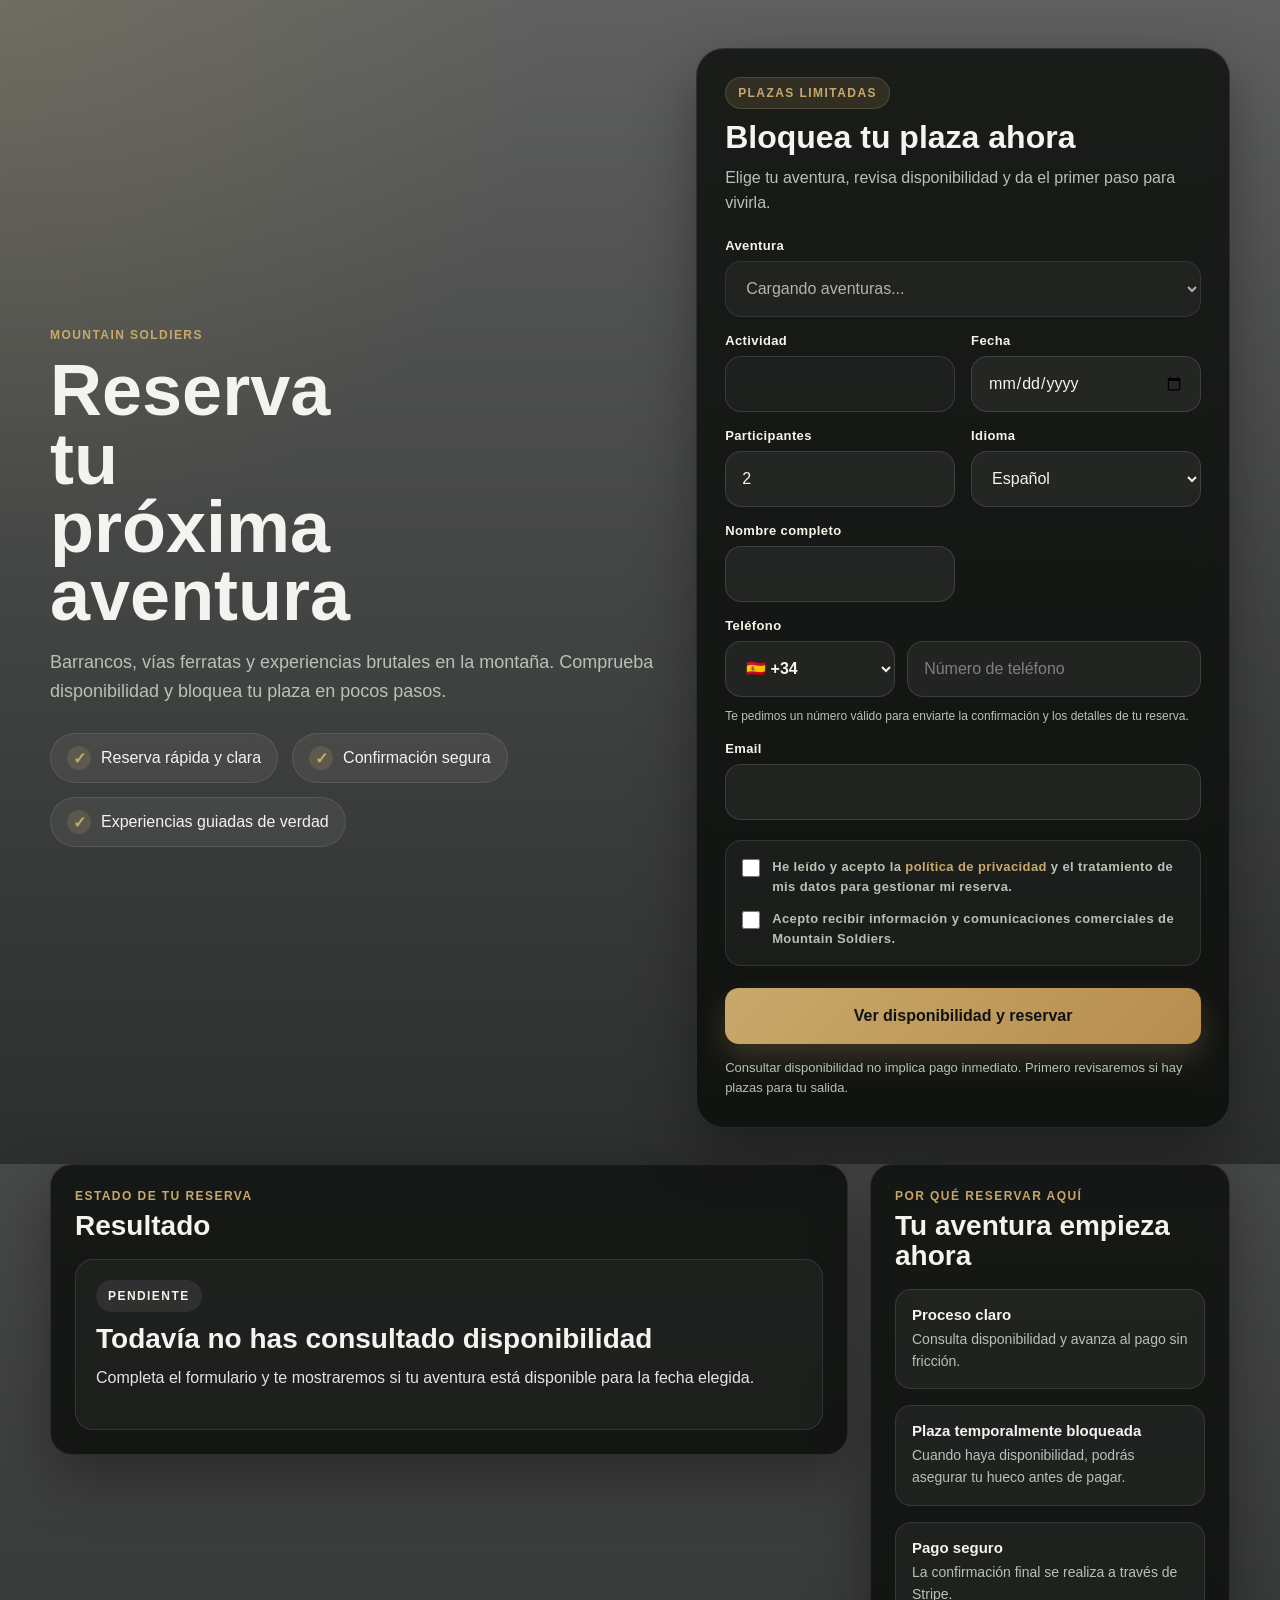
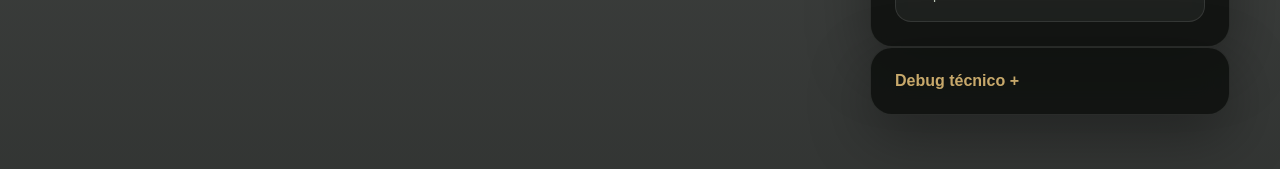
==== index.html @ 6248b133 "Update index.html" ====
<!DOCTYPE html>
<html lang="es">
<head>
  <meta charset="UTF-8" />
  <meta name="viewport" content="width=device-width, initial-scale=1.0" />
  <title>Reserva tu aventura | Mountain Soldiers</title>
  <meta
    name="description"
    content="Reserva tu aventura con Mountain Soldiers. Comprueba disponibilidad, bloquea tu plaza y confirma tu salida online."
  />
  <link rel="stylesheet" href="style.css" />
</head>
<body>
  <main class="page-shell">
    <section class="hero-section">
      <div class="hero-overlay"></div>

      <div class="container hero-grid">
        <div class="hero-copy">
          <p class="eyebrow">Mountain Soldiers</p>
          <h1>Reserva tu próxima aventura</h1>
          <p class="subtitle">
            Barrancos, vías ferratas y experiencias brutales en la montaña.
            Comprueba disponibilidad y bloquea tu plaza en pocos pasos.
          </p>

          <div class="hero-points">
            <div class="hero-point">
              <span class="hero-point-icon">✓</span>
              <span>Reserva rápida y clara</span>
            </div>
            <div class="hero-point">
              <span class="hero-point-icon">✓</span>
              <span>Confirmación segura</span>
            </div>
            <div class="hero-point">
              <span class="hero-point-icon">✓</span>
              <span>Experiencias guiadas de verdad</span>
            </div>
          </div>
        </div>

        <div class="booking-panel">
          <div class="panel-badge">Plazas limitadas</div>
          <h2>Bloquea tu plaza ahora</h2>
          <p class="panel-copy">
            Elige tu aventura, revisa disponibilidad y da el primer paso para vivirla.
          </p>

          <form id="booking-form" novalidate>
            <div class="grid">
              <div class="field field-full">
                <label for="route_slug">Aventura</label>
                <select id="route_slug" name="route_slug" required disabled>
                  <option value="">Cargando aventuras...</option>
                </select>
              </div>

              <div class="field">
                <label for="activity_type">Actividad</label>
                <input id="activity_type" name="activity_type" type="text" readonly />
              </div>

              <div class="field">
                <label for="date">Fecha</label>
                <input id="date" name="date" type="date" required />
              </div>

              <div class="field">
                <label for="pax">Participantes</label>
                <input id="pax" name="pax" type="number" min="1" step="1" value="2" required />
              </div>

              <div class="field">
                <label for="language">Idioma</label>
                <select id="language" name="language" required>
                  <option value="es">Español</option>
                  <option value="ca">Català</option>
                  <option value="en">English</option>
                  <option value="fr">Français</option>
                </select>
              </div>

              <div class="field">
                <label for="customer_name">Nombre completo</label>
                <input id="customer_name" name="customer_name" type="text" required />
              </div>

              <div class="field field-full">
                <label for="customer_phone_local">Teléfono</label>
                <div class="phone-combo">
                  <select id="phone_country" name="phone_country" class="phone-country" required>
                    <option value="34" selected>🇪🇸 +34</option>
                    <option value="33">🇫🇷 +33</option>
                    <option value="44">🇬🇧 +44</option>
                    <option value="39">🇮🇹 +39</option>
                    <option value="49">🇩🇪 +49</option>
                    <option value="351">🇵🇹 +351</option>
                    <option value="1">🇺🇸 +1</option>
                    <option value="32">🇧🇪 +32</option>
                    <option value="31">🇳🇱 +31</option>
                    <option value="41">🇨🇭 +41</option>
                  </select>

                  <input
                    id="customer_phone_local"
                    name="customer_phone_local"
                    type="tel"
                    inputmode="numeric"
                    autocomplete="tel-national"
                    placeholder="Número de teléfono"
                    required
                  />
                </div>
                <input id="customer_phone" name="customer_phone" type="hidden" />
                <p class="field-hint">
                  Te pedimos un número válido para enviarte la confirmación y los detalles de tu reserva.
                </p>
              </div>

              <div class="field field-full">
                <label for="customer_email">Email</label>
                <input id="customer_email" name="customer_email" type="email" required />
              </div>
            </div>

            <div class="consent-box">
              <label class="consent-item">
                <input type="checkbox" id="privacy_consent" name="privacy_consent" required />
                <span>
                  He leído y acepto la
                  <a
                    href="https://www.mountainsoldiers.es/politica-de-privacidad"
                    target="_blank"
                    rel="noopener noreferrer"
                  >política de privacidad</a>
                  y el tratamiento de mis datos para gestionar mi reserva.
                </span>
              </label>

              <label class="consent-item">
                <input type="checkbox" id="marketing_consent" name="marketing_consent" />
                <span>
                  Acepto recibir información y comunicaciones comerciales de Mountain Soldiers.
                </span>
              </label>
            </div>

            <div class="actions">
              <button id="check-btn" type="submit" class="primary-button">
                Ver disponibilidad y reservar
              </button>
            </div>

            <p class="microcopy">
              Consultar disponibilidad no implica pago inmediato. Primero revisaremos si hay plazas para tu salida.
            </p>
          </form>
        </div>
      </div>
    </section>

    <section class="content-section">
      <div class="container content-grid">
        <div class="main-column">
          <section class="card result-card">
            <div class="section-head">
              <p class="section-kicker">Estado de tu reserva</p>
              <h2>Resultado</h2>
            </div>

            <div id="result-box" class="result-box empty">
              <div class="result-pill">Pendiente</div>
              <h3 class="result-title">Todavía no has consultado disponibilidad</h3>
              <p class="result-copy">
                Completa el formulario y te mostraremos si tu aventura está disponible para la fecha elegida.
              </p>
            </div>
          </section>
        </div>

        <aside class="side-column">
          <section class="card info-card">
            <p class="section-kicker">Por qué reservar aquí</p>
            <h2>Tu aventura empieza ahora</h2>
            <div class="info-list">
              <div class="info-item">
                <strong>Proceso claro</strong>
                <span>Consulta disponibilidad y avanza al pago sin fricción.</span>
              </div>
              <div class="info-item">
                <strong>Plaza temporalmente bloqueada</strong>
                <span>Cuando haya disponibilidad, podrás asegurar tu hueco antes de pagar.</span>
              </div>
              <div class="info-item">
                <strong>Pago seguro</strong>
                <span>La confirmación final se realiza a través de Stripe.</span>
              </div>
            </div>
          </section>

          <section class="card debug-card">
            <details>
              <summary>Debug técnico</summary>
              <pre id="debug-box" class="debug-box">Esperando petición...</pre>
            </details>
          </section>
        </aside>
      </div>
    </section>
  </main>

  <script src="app.js?v=9"></script>
</body>
</html>
---- style.css ----
* {
  box-sizing: border-box;
}

:root {
  --bg: #0b0d0c;
  --card: rgba(17, 21, 18, 0.88);
  --text: #f4f3ef;
  --muted: #b8c2b4;
  --border: rgba(255, 255, 255, 0.1);
  --primary: #c8a96b;
  --primary-hover: #d8b97d;
  --success-bg: rgba(28, 55, 36, 0.72);
  --success-border: rgba(112, 179, 127, 0.5);
  --error-bg: rgba(83, 24, 24, 0.72);
  --error-border: rgba(225, 124, 124, 0.45);
  --warning-bg: rgba(88, 67, 20, 0.75);
  --warning-border: rgba(232, 200, 112, 0.45);
  --shadow: 0 20px 60px rgba(0, 0, 0, 0.35);
  --radius-xl: 28px;
  --radius-lg: 22px;
}

html {
  scroll-behavior: smooth;
}

body {
  margin: 0;
  font-family: Inter, Arial, Helvetica, sans-serif;
  background:
    linear-gradient(rgba(6, 9, 7, 0.58), rgba(6, 9, 7, 0.82)),
    url("https://images.unsplash.com/photo-1522163182402-834f871fd851?auto=format&fit=crop&w=1600&q=80") center/cover no-repeat fixed;
  color: var(--text);
}

.page-shell {
  min-height: 100vh;
}

.container {
  width: min(1180px, calc(100% - 32px));
  margin: 0 auto;
}

.hero-section {
  position: relative;
  padding: 48px 0 36px;
}

.hero-overlay {
  position: absolute;
  inset: 0;
  background:
    radial-gradient(circle at top left, rgba(200, 169, 107, 0.16), transparent 32%),
    linear-gradient(180deg, rgba(8, 11, 9, 0.15), rgba(8, 11, 9, 0.42));
  pointer-events: none;
}

.hero-grid {
  position: relative;
  z-index: 1;
  display: grid;
  grid-template-columns: 1.1fr 0.95fr;
  gap: 28px;
  align-items: stretch;
}

.hero-copy {
  padding: 44px 12px 44px 0;
  display: flex;
  flex-direction: column;
  justify-content: center;
}

.eyebrow,
.section-kicker,
.panel-badge,
.result-pill {
  text-transform: uppercase;
  letter-spacing: 0.12em;
  font-size: 12px;
  font-weight: 800;
}

.eyebrow {
  margin: 0 0 14px;
  color: var(--primary);
}

.hero-copy h1 {
  margin: 0 0 18px;
  font-size: clamp(42px, 6vw, 72px);
  line-height: 0.95;
  max-width: 9ch;
}

.subtitle {
  margin: 0;
  max-width: 620px;
  color: var(--muted);
  font-size: 18px;
  line-height: 1.6;
}

.hero-points {
  display: flex;
  flex-wrap: wrap;
  gap: 14px;
  margin-top: 28px;
}

.hero-point {
  display: inline-flex;
  align-items: center;
  gap: 10px;
  padding: 12px 16px;
  background: rgba(255, 255, 255, 0.06);
  border: 1px solid var(--border);
  border-radius: 999px;
  backdrop-filter: blur(10px);
}

.hero-point-icon {
  width: 24px;
  height: 24px;
  display: inline-grid;
  place-items: center;
  border-radius: 50%;
  background: rgba(200, 169, 107, 0.18);
  color: var(--primary);
  font-weight: 900;
}

.booking-panel {
  background: rgba(11, 14, 12, 0.82);
  border: 1px solid var(--border);
  border-radius: var(--radius-xl);
  padding: 28px;
  box-shadow: var(--shadow);
  backdrop-filter: blur(18px);
  align-self: stretch;
}

.panel-badge {
  display: inline-block;
  margin-bottom: 12px;
  padding: 8px 12px;
  border-radius: 999px;
  background: rgba(200, 169, 107, 0.14);
  color: var(--primary);
  border: 1px solid rgba(200, 169, 107, 0.2);
}

.booking-panel h2 {
  margin: 0 0 10px;
  font-size: 32px;
  line-height: 1.05;
}

.panel-copy {
  margin: 0 0 22px;
  color: var(--muted);
  line-height: 1.6;
}

.grid {
  display: grid;
  grid-template-columns: repeat(2, minmax(0, 1fr));
  gap: 16px;
}

.field {
  display: flex;
  flex-direction: column;
  gap: 8px;
}

.field-full {
  grid-column: 1 / -1;
}

label {
  font-size: 13px;
  font-weight: 800;
  letter-spacing: 0.03em;
  color: #f7f3e9;
}

input,
select,
button {
  font: inherit;
}

input,
select {
  width: 100%;
  min-height: 56px;
  border: 1px solid rgba(255, 255, 255, 0.12);
  border-radius: 16px;
  padding: 15px 16px;
  background: rgba(255, 255, 255, 0.06);
  color: var(--text);
  outline: none;
  transition: border-color 0.2s ease, transform 0.2s ease, background 0.2s ease, box-shadow 0.2s ease;
}

input::placeholder {
  color: rgba(255, 255, 255, 0.42);
}

input:focus,
select:focus {
  border-color: rgba(200, 169, 107, 0.8);
  background: rgba(255, 255, 255, 0.08);
  transform: translateY(-1px);
  box-shadow: 0 0 0 4px rgba(200, 169, 107, 0.12);
}

select option {
  color: #111;
}

input[readonly] {
  background: rgba(255, 255, 255, 0.03);
  color: #d8dfd5;
}

.field-hint {
  margin: 2px 0 0;
  font-size: 12px;
  line-height: 1.5;
  color: var(--muted);
}

/* TELEFONO PROPIO */
.phone-combo {
  display: grid;
  grid-template-columns: 170px 1fr;
  gap: 12px;
}

.phone-country {
  min-width: 0;
  font-weight: 700;
  padding-right: 14px;
}

#customer_phone_local {
  min-width: 0;
}

.actions {
  margin-top: 22px;
}

button,
.link-button {
  display: inline-flex;
  align-items: center;
  justify-content: center;
  min-height: 56px;
  border: none;
  border-radius: 14px;
  padding: 14px 22px;
  font-weight: 900;
  cursor: pointer;
  transition: transform 0.18s ease, box-shadow 0.18s ease, opacity 0.18s ease, background 0.18s ease;
  text-decoration: none;
}

.primary-button,
.cta-strong,
.link-button {
  width: 100%;
  background: linear-gradient(135deg, var(--primary) 0%, #b78d4d 100%);
  color: #111;
  box-shadow: 0 14px 30px rgba(200, 169, 107, 0.22);
}

.primary-button:hover,
.cta-strong:hover,
.link-button:hover {
  transform: translateY(-1px);
  background: linear-gradient(135deg, var(--primary-hover) 0%, #c99851 100%);
}

button:disabled {
  opacity: 0.65;
  cursor: not-allowed;
  transform: none;
}

.microcopy,
.helper-text {
  font-size: 13px;
  line-height: 1.55;
  color: var(--muted);
}

.microcopy {
  margin: 14px 0 0;
}

.consent-box {
  margin-top: 20px;
  display: grid;
  gap: 12px;
  padding: 16px;
  border: 1px solid var(--border);
  border-radius: 16px;
  background: rgba(255, 255, 255, 0.04);
}

.consent-item {
  display: grid;
  grid-template-columns: 18px 1fr;
  gap: 12px;
  align-items: start;
  color: var(--muted);
  line-height: 1.55;
  cursor: pointer;
}

.consent-item input[type="checkbox"] {
  width: 18px;
  height: 18px;
  min-height: auto;
  margin: 2px 0 0;
  padding: 0;
  accent-color: var(--primary);
  border-radius: 4px;
}

.consent-item a {
  color: var(--primary);
  font-weight: 700;
  text-decoration: none;
}

.consent-item a:hover {
  text-decoration: underline;
}

.content-section {
  padding: 0 0 54px;
}

.content-grid {
  display: grid;
  grid-template-columns: minmax(0, 1.1fr) 360px;
  gap: 22px;
  align-items: start;
}

.card {
  border-radius: var(--radius-lg);
  border: 1px solid var(--border);
  background: rgba(11, 14, 12, 0.82);
  backdrop-filter: blur(14px);
  padding: 24px;
  box-shadow: var(--shadow);
}

.section-head {
  margin-bottom: 18px;
}

.section-kicker {
  margin: 0 0 8px;
  color: var(--primary);
}

.card h2 {
  margin: 0;
  font-size: 28px;
  line-height: 1.08;
}

.result-box,
.debug-box {
  border-radius: 18px;
  padding: 20px;
  border: 1px solid var(--border);
  background: rgba(255, 255, 255, 0.04);
}

.result-box.empty {
  color: var(--text);
}

.result-box.success {
  background: var(--success-bg);
  border-color: var(--success-border);
}

.result-box.error {
  background: var(--error-bg);
  border-color: var(--error-border);
}

.result-box.warning {
  background: var(--warning-bg);
  border-color: var(--warning-border);
}

.result-pill {
  display: inline-flex;
  align-items: center;
  gap: 8px;
  width: fit-content;
  margin-bottom: 12px;
  padding: 9px 12px;
  border-radius: 999px;
  background: rgba(255, 255, 255, 0.08);
  color: #f6f1e6;
}

.result-pill-success {
  background: rgba(112, 179, 127, 0.16);
  color: #dff5e3;
}

.result-pill-error {
  background: rgba(225, 124, 124, 0.16);
  color: #ffdede;
}

.result-pill-warning {
  background: rgba(232, 200, 112, 0.18);
  color: #fff0be;
}

.result-title {
  margin: 0 0 10px;
  font-size: 28px;
  line-height: 1.1;
}

.result-copy {
  margin: 0 0 18px;
  color: rgba(255, 255, 255, 0.88);
  line-height: 1.65;
}

.result-list {
  margin: 0;
  padding-left: 18px;
}

.result-list li {
  margin-bottom: 10px;
  line-height: 1.55;
}

.result-actions {
  margin-top: 18px;
  display: flex;
  gap: 12px;
  flex-wrap: wrap;
}

.info-list {
  display: grid;
  gap: 16px;
  margin-top: 18px;
}

.info-item {
  display: grid;
  gap: 6px;
  padding: 16px;
  border-radius: 16px;
  background: rgba(255, 255, 255, 0.05);
  border: 1px solid var(--border);
}

.info-item strong {
  font-size: 15px;
}

.info-item span {
  color: var(--muted);
  line-height: 1.55;
  font-size: 14px;
}

.debug-card details {
  width: 100%;
}

.debug-card summary {
  cursor: pointer;
  font-weight: 800;
  color: var(--primary);
  list-style: none;
}

.debug-card summary::-webkit-details-marker {
  display: none;
}

.debug-card summary::after {
  content: " +";
}

.debug-card details[open] summary::after {
  content: " −";
}

.debug-box {
  margin-top: 16px;
  overflow: auto;
  white-space: pre-wrap;
  word-break: break-word;
  font-size: 12px;
  line-height: 1.5;
  color: #d7dfd4;
}

@media (max-width: 980px) {
  .hero-grid,
  .content-grid {
    grid-template-columns: 1fr;
  }

  .hero-copy {
    padding-right: 0;
  }

  .hero-copy h1 {
    max-width: 12ch;
  }
}

@media (max-width: 720px) {
  .hero-section {
    padding-top: 28px;
  }

  .booking-panel,
  .card {
    padding: 22px;
  }

  .grid {
    grid-template-columns: 1fr;
  }

  .field-full {
    grid-column: auto;
  }

  .hero-copy h1 {
    font-size: 40px;
  }

  .subtitle {
    font-size: 16px;
  }

  .result-title,
  .card h2,
  .booking-panel h2 {
    font-size: 24px;
  }

  .container {
    width: min(100%, calc(100% - 20px));
  }

  .consent-item {
    grid-template-columns: 18px 1fr;
  }

  .phone-combo {
    grid-template-columns: 1fr;
  }
}
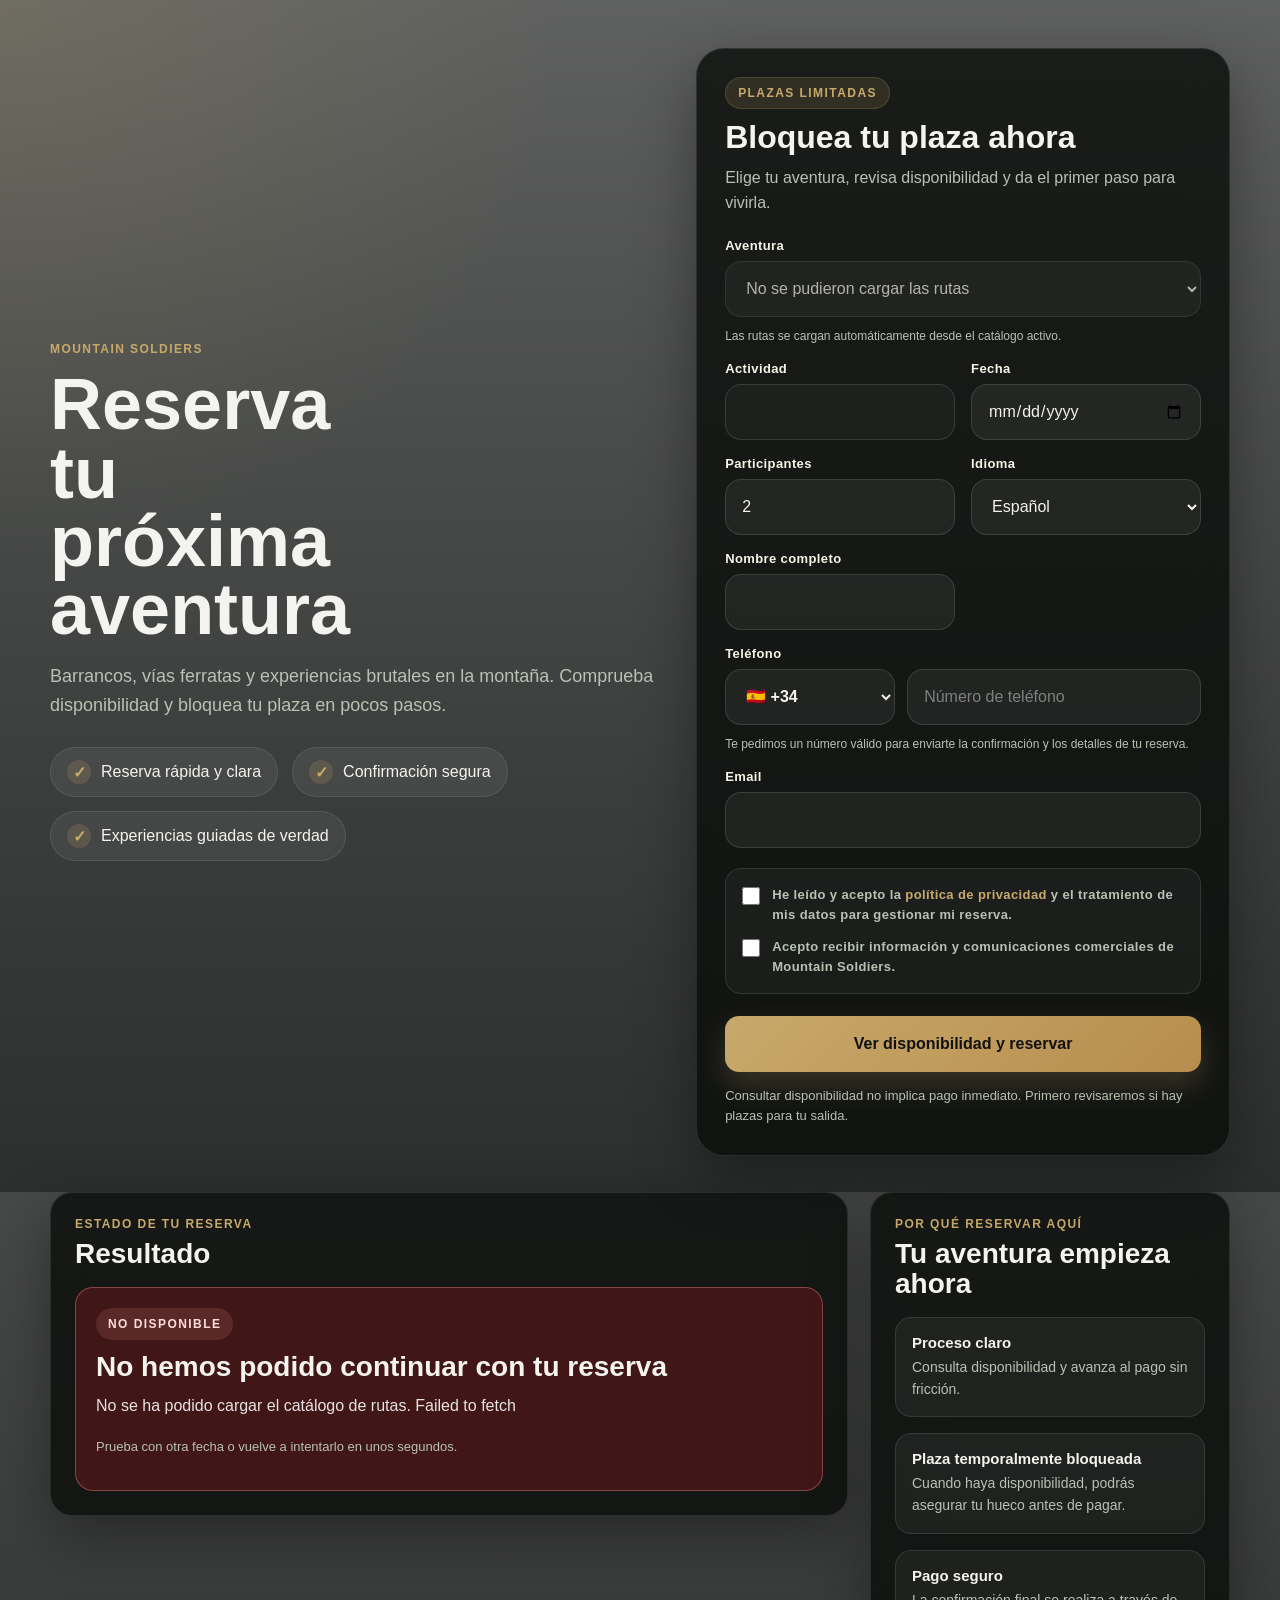
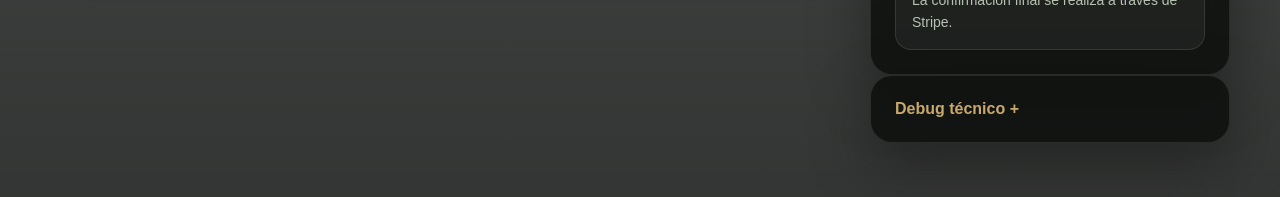
==== commit c159da8d: "Update index.html" ====
--- a/index.html
+++ b/index.html
@@ -54,6 +54,9 @@
                 <select id="route_slug" name="route_slug" required disabled>
                   <option value="">Cargando aventuras...</option>
                 </select>
+                <p class="field-hint">
+                  Las rutas se cargan automáticamente desde el catálogo activo.
+                </p>
               </div>
 
               <div class="field">
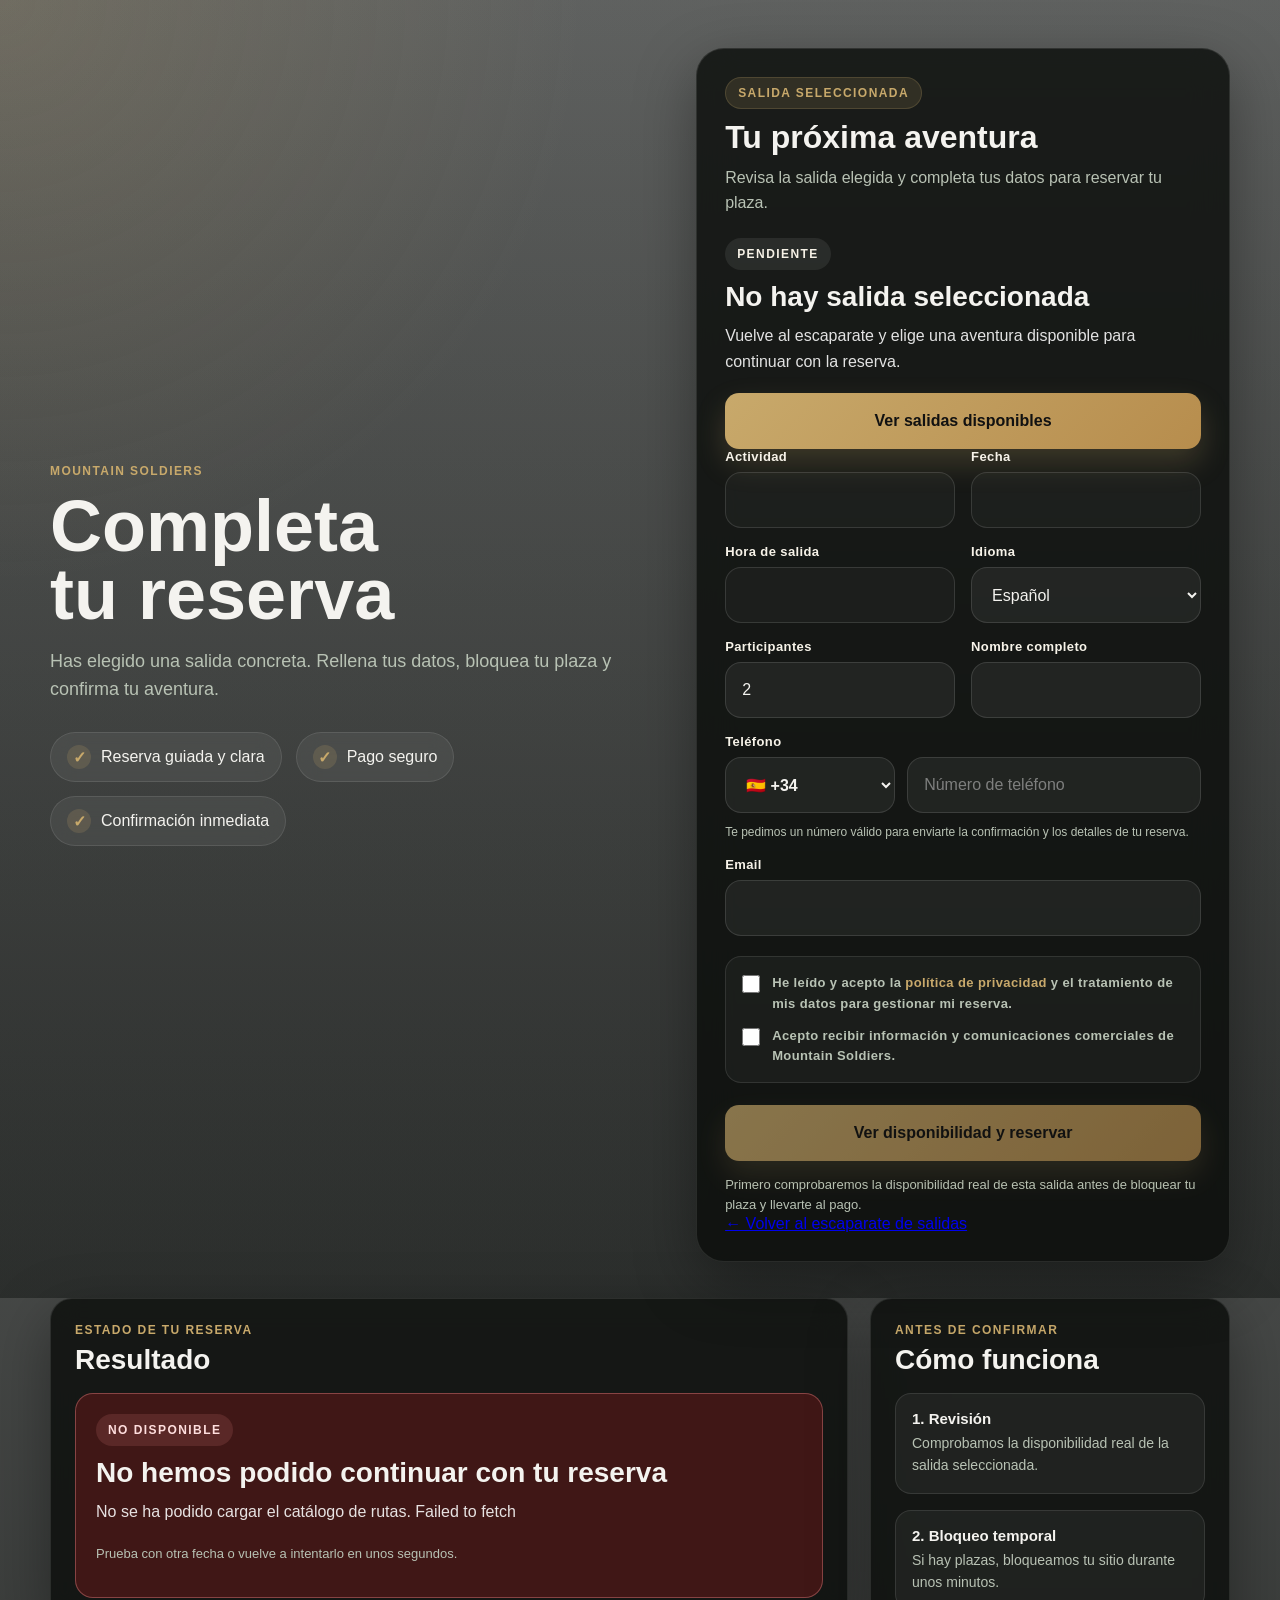
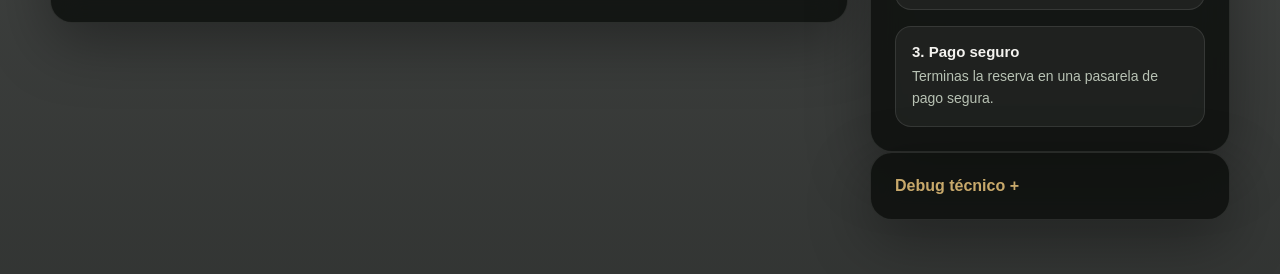
==== commit 0b014d2f: "Update index.html" ====
--- a/index.html
+++ b/index.html
@@ -3,75 +3,82 @@
 <head>
   <meta charset="UTF-8" />
   <meta name="viewport" content="width=device-width, initial-scale=1.0" />
-  <title>Reserva tu aventura | Mountain Soldiers</title>
+  <title>Reserva tu plaza | Mountain Soldiers</title>
   <meta
     name="description"
-    content="Reserva tu aventura con Mountain Soldiers. Comprueba disponibilidad, bloquea tu plaza y confirma tu salida online."
+    content="Completa tu reserva en Mountain Soldiers y asegura tu plaza en una salida ya abierta."
   />
   <link rel="stylesheet" href="style.css" />
 </head>
 <body>
   <main class="page-shell">
-    <section class="hero-section">
+    <section class="hero-section hero-reserve">
       <div class="hero-overlay"></div>
 
-      <div class="container hero-grid">
+      <div class="container hero-grid reserve-grid">
         <div class="hero-copy">
           <p class="eyebrow">Mountain Soldiers</p>
-          <h1>Reserva tu próxima aventura</h1>
+          <h1>Completa tu reserva</h1>
           <p class="subtitle">
-            Barrancos, vías ferratas y experiencias brutales en la montaña.
-            Comprueba disponibilidad y bloquea tu plaza en pocos pasos.
+            Has elegido una salida concreta. Rellena tus datos, bloquea tu plaza y confirma tu aventura.
           </p>
 
           <div class="hero-points">
             <div class="hero-point">
               <span class="hero-point-icon">✓</span>
-              <span>Reserva rápida y clara</span>
+              <span>Reserva guiada y clara</span>
             </div>
             <div class="hero-point">
               <span class="hero-point-icon">✓</span>
-              <span>Confirmación segura</span>
+              <span>Pago seguro</span>
             </div>
             <div class="hero-point">
               <span class="hero-point-icon">✓</span>
-              <span>Experiencias guiadas de verdad</span>
+              <span>Confirmación inmediata</span>
             </div>
           </div>
         </div>
 
         <div class="booking-panel">
-          <div class="panel-badge">Plazas limitadas</div>
-          <h2>Bloquea tu plaza ahora</h2>
+          <div class="panel-badge">Salida seleccionada</div>
+          <h2>Tu próxima aventura</h2>
           <p class="panel-copy">
-            Elige tu aventura, revisa disponibilidad y da el primer paso para vivirla.
+            Revisa la salida elegida y completa tus datos para reservar tu plaza.
           </p>
 
+          <div id="selected-departure-card" class="selected-departure-card">
+            <div class="result-pill">Pendiente</div>
+            <h3 class="result-title">No hay salida seleccionada</h3>
+            <p class="result-copy">
+              Vuelve al escaparate y elige una aventura disponible para continuar con la reserva.
+            </p>
+            <div class="result-actions">
+              <a href="salidas.html" class="link-button">Ver salidas disponibles</a>
+            </div>
+          </div>
+
           <form id="booking-form" novalidate>
-            <div class="grid">
-              <div class="field field-full">
-                <label for="route_slug">Aventura</label>
-                <select id="route_slug" name="route_slug" required disabled>
-                  <option value="">Cargando aventuras...</option>
-                </select>
-                <p class="field-hint">
-                  Las rutas se cargan automáticamente desde el catálogo activo.
-                </p>
-              </div>
-
+            <input type="hidden" id="departure_id" name="departure_id" />
+            <input type="hidden" id="route_slug" name="route_slug" />
+            <input type="hidden" id="activity_type_value" name="activity_type_value" />
+            <input type="hidden" id="date_value" name="date_value" />
+            <input type="hidden" id="start_time_value" name="start_time_value" />
+            <input type="hidden" id="route_name_value" name="route_name_value" />
+
+            <div class="grid reserve-form-grid">
               <div class="field">
                 <label for="activity_type">Actividad</label>
                 <input id="activity_type" name="activity_type" type="text" readonly />
               </div>
 
               <div class="field">
-                <label for="date">Fecha</label>
-                <input id="date" name="date" type="date" required />
-              </div>
-
-              <div class="field">
-                <label for="pax">Participantes</label>
-                <input id="pax" name="pax" type="number" min="1" step="1" value="2" required />
+                <label for="date_display">Fecha</label>
+                <input id="date_display" name="date_display" type="text" readonly />
+              </div>
+
+              <div class="field">
+                <label for="start_time_display">Hora de salida</label>
+                <input id="start_time_display" name="start_time_display" type="text" readonly />
               </div>
 
               <div class="field">
@@ -82,6 +89,11 @@
                   <option value="en">English</option>
                   <option value="fr">Français</option>
                 </select>
+              </div>
+
+              <div class="field">
+                <label for="pax">Participantes</label>
+                <input id="pax" name="pax" type="number" min="1" step="1" value="2" required />
               </div>
 
               <div class="field">
@@ -150,14 +162,18 @@
             </div>
 
             <div class="actions">
-              <button id="check-btn" type="submit" class="primary-button">
+              <button id="check-btn" type="submit" class="primary-button" disabled>
                 Ver disponibilidad y reservar
               </button>
             </div>
 
             <p class="microcopy">
-              Consultar disponibilidad no implica pago inmediato. Primero revisaremos si hay plazas para tu salida.
+              Primero comprobaremos la disponibilidad real de esta salida antes de bloquear tu plaza y llevarte al pago.
             </p>
+
+            <div class="inline-alt-link">
+              <a href="salidas.html">← Volver al escaparate de salidas</a>
+            </div>
           </form>
         </div>
       </div>
@@ -176,7 +192,7 @@
               <div class="result-pill">Pendiente</div>
               <h3 class="result-title">Todavía no has consultado disponibilidad</h3>
               <p class="result-copy">
-                Completa el formulario y te mostraremos si tu aventura está disponible para la fecha elegida.
+                Cuando revisemos la disponibilidad de esta salida, aquí verás el siguiente paso de tu reserva.
               </p>
             </div>
           </section>
@@ -184,20 +200,20 @@
 
         <aside class="side-column">
           <section class="card info-card">
-            <p class="section-kicker">Por qué reservar aquí</p>
-            <h2>Tu aventura empieza ahora</h2>
+            <p class="section-kicker">Antes de confirmar</p>
+            <h2>Cómo funciona</h2>
             <div class="info-list">
               <div class="info-item">
-                <strong>Proceso claro</strong>
-                <span>Consulta disponibilidad y avanza al pago sin fricción.</span>
+                <strong>1. Revisión</strong>
+                <span>Comprobamos la disponibilidad real de la salida seleccionada.</span>
               </div>
               <div class="info-item">
-                <strong>Plaza temporalmente bloqueada</strong>
-                <span>Cuando haya disponibilidad, podrás asegurar tu hueco antes de pagar.</span>
+                <strong>2. Bloqueo temporal</strong>
+                <span>Si hay plazas, bloqueamos tu sitio durante unos minutos.</span>
               </div>
               <div class="info-item">
-                <strong>Pago seguro</strong>
-                <span>La confirmación final se realiza a través de Stripe.</span>
+                <strong>3. Pago seguro</strong>
+                <span>Terminas la reserva en una pasarela de pago segura.</span>
               </div>
             </div>
           </section>
@@ -213,6 +229,6 @@
     </section>
   </main>
 
-  <script src="app.js?v=9"></script>
+  <script src="app.js?v=30"></script>
 </body>
 </html>
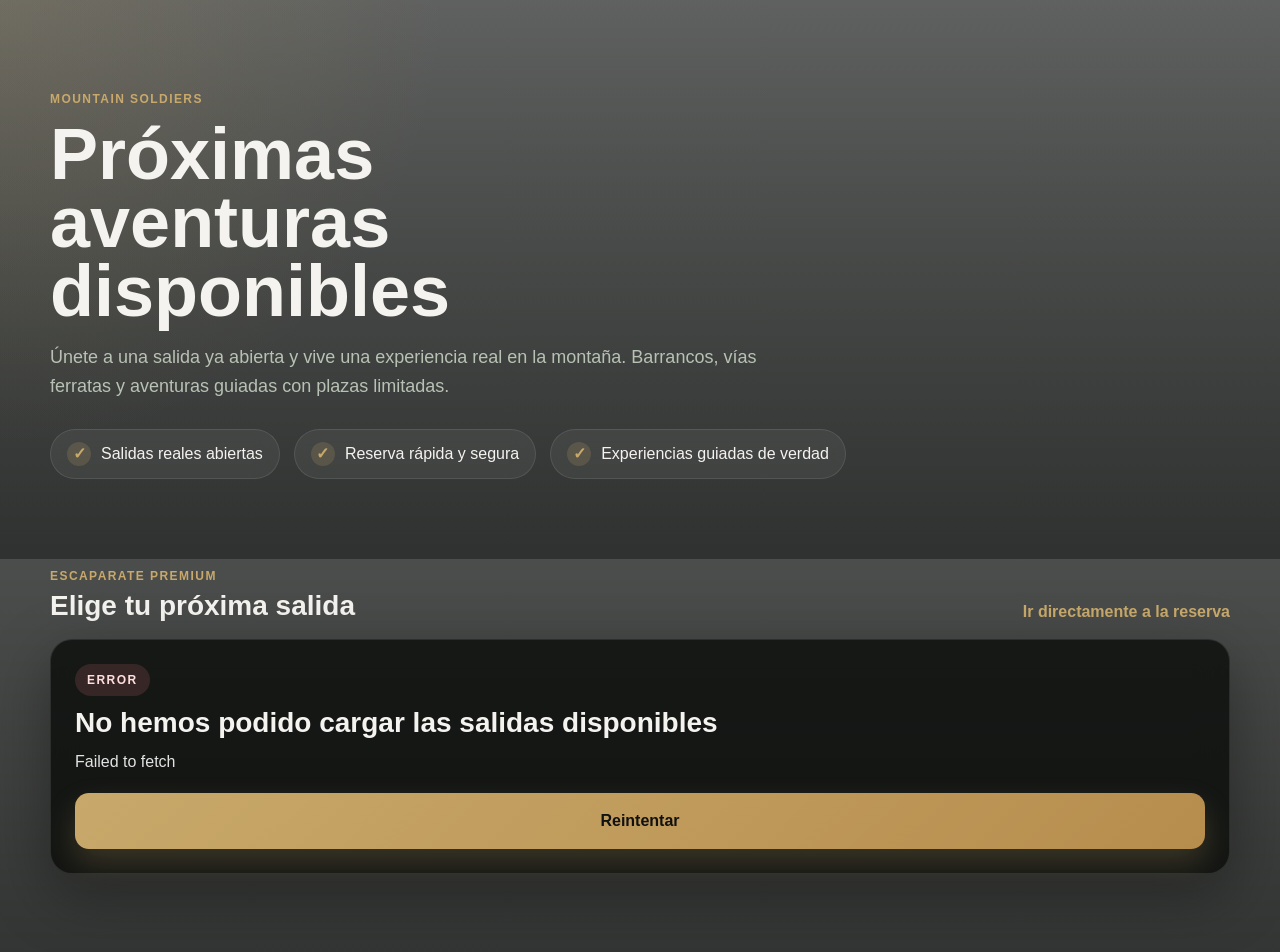
==== commit 91505d14: "Rename salidas.html to index.html" ====
--- a/index.html
+++ b/index.html
@@ -3,228 +3,75 @@
 <head>
   <meta charset="UTF-8" />
   <meta name="viewport" content="width=device-width, initial-scale=1.0" />
-  <title>Reserva tu plaza | Mountain Soldiers</title>
+  <title>Próximas salidas | Mountain Soldiers</title>
   <meta
     name="description"
-    content="Completa tu reserva en Mountain Soldiers y asegura tu plaza en una salida ya abierta."
+    content="Descubre las próximas salidas disponibles de Mountain Soldiers y únete a una aventura ya abierta."
   />
   <link rel="stylesheet" href="style.css" />
 </head>
 <body>
   <main class="page-shell">
-    <section class="hero-section hero-reserve">
+    <section class="hero-section hero-showcase">
       <div class="hero-overlay"></div>
 
-      <div class="container hero-grid reserve-grid">
-        <div class="hero-copy">
+      <div class="container hero-showcase-inner">
+        <div class="hero-copy hero-copy-wide">
           <p class="eyebrow">Mountain Soldiers</p>
-          <h1>Completa tu reserva</h1>
+          <h1>Próximas aventuras disponibles</h1>
           <p class="subtitle">
-            Has elegido una salida concreta. Rellena tus datos, bloquea tu plaza y confirma tu aventura.
+            Únete a una salida ya abierta y vive una experiencia real en la montaña.
+            Barrancos, vías ferratas y aventuras guiadas con plazas limitadas.
           </p>
 
           <div class="hero-points">
             <div class="hero-point">
               <span class="hero-point-icon">✓</span>
-              <span>Reserva guiada y clara</span>
+              <span>Salidas reales abiertas</span>
             </div>
             <div class="hero-point">
               <span class="hero-point-icon">✓</span>
-              <span>Pago seguro</span>
+              <span>Reserva rápida y segura</span>
             </div>
             <div class="hero-point">
               <span class="hero-point-icon">✓</span>
-              <span>Confirmación inmediata</span>
+              <span>Experiencias guiadas de verdad</span>
             </div>
           </div>
-        </div>
-
-        <div class="booking-panel">
-          <div class="panel-badge">Salida seleccionada</div>
-          <h2>Tu próxima aventura</h2>
-          <p class="panel-copy">
-            Revisa la salida elegida y completa tus datos para reservar tu plaza.
-          </p>
-
-          <div id="selected-departure-card" class="selected-departure-card">
-            <div class="result-pill">Pendiente</div>
-            <h3 class="result-title">No hay salida seleccionada</h3>
-            <p class="result-copy">
-              Vuelve al escaparate y elige una aventura disponible para continuar con la reserva.
-            </p>
-            <div class="result-actions">
-              <a href="salidas.html" class="link-button">Ver salidas disponibles</a>
-            </div>
-          </div>
-
-          <form id="booking-form" novalidate>
-            <input type="hidden" id="departure_id" name="departure_id" />
-            <input type="hidden" id="route_slug" name="route_slug" />
-            <input type="hidden" id="activity_type_value" name="activity_type_value" />
-            <input type="hidden" id="date_value" name="date_value" />
-            <input type="hidden" id="start_time_value" name="start_time_value" />
-            <input type="hidden" id="route_name_value" name="route_name_value" />
-
-            <div class="grid reserve-form-grid">
-              <div class="field">
-                <label for="activity_type">Actividad</label>
-                <input id="activity_type" name="activity_type" type="text" readonly />
-              </div>
-
-              <div class="field">
-                <label for="date_display">Fecha</label>
-                <input id="date_display" name="date_display" type="text" readonly />
-              </div>
-
-              <div class="field">
-                <label for="start_time_display">Hora de salida</label>
-                <input id="start_time_display" name="start_time_display" type="text" readonly />
-              </div>
-
-              <div class="field">
-                <label for="language">Idioma</label>
-                <select id="language" name="language" required>
-                  <option value="es">Español</option>
-                  <option value="ca">Català</option>
-                  <option value="en">English</option>
-                  <option value="fr">Français</option>
-                </select>
-              </div>
-
-              <div class="field">
-                <label for="pax">Participantes</label>
-                <input id="pax" name="pax" type="number" min="1" step="1" value="2" required />
-              </div>
-
-              <div class="field">
-                <label for="customer_name">Nombre completo</label>
-                <input id="customer_name" name="customer_name" type="text" required />
-              </div>
-
-              <div class="field field-full">
-                <label for="customer_phone_local">Teléfono</label>
-                <div class="phone-combo">
-                  <select id="phone_country" name="phone_country" class="phone-country" required>
-                    <option value="34" selected>🇪🇸 +34</option>
-                    <option value="33">🇫🇷 +33</option>
-                    <option value="44">🇬🇧 +44</option>
-                    <option value="39">🇮🇹 +39</option>
-                    <option value="49">🇩🇪 +49</option>
-                    <option value="351">🇵🇹 +351</option>
-                    <option value="1">🇺🇸 +1</option>
-                    <option value="32">🇧🇪 +32</option>
-                    <option value="31">🇳🇱 +31</option>
-                    <option value="41">🇨🇭 +41</option>
-                  </select>
-
-                  <input
-                    id="customer_phone_local"
-                    name="customer_phone_local"
-                    type="tel"
-                    inputmode="numeric"
-                    autocomplete="tel-national"
-                    placeholder="Número de teléfono"
-                    required
-                  />
-                </div>
-                <input id="customer_phone" name="customer_phone" type="hidden" />
-                <p class="field-hint">
-                  Te pedimos un número válido para enviarte la confirmación y los detalles de tu reserva.
-                </p>
-              </div>
-
-              <div class="field field-full">
-                <label for="customer_email">Email</label>
-                <input id="customer_email" name="customer_email" type="email" required />
-              </div>
-            </div>
-
-            <div class="consent-box">
-              <label class="consent-item">
-                <input type="checkbox" id="privacy_consent" name="privacy_consent" required />
-                <span>
-                  He leído y acepto la
-                  <a
-                    href="https://www.mountainsoldiers.es/politica-de-privacidad"
-                    target="_blank"
-                    rel="noopener noreferrer"
-                  >política de privacidad</a>
-                  y el tratamiento de mis datos para gestionar mi reserva.
-                </span>
-              </label>
-
-              <label class="consent-item">
-                <input type="checkbox" id="marketing_consent" name="marketing_consent" />
-                <span>
-                  Acepto recibir información y comunicaciones comerciales de Mountain Soldiers.
-                </span>
-              </label>
-            </div>
-
-            <div class="actions">
-              <button id="check-btn" type="submit" class="primary-button" disabled>
-                Ver disponibilidad y reservar
-              </button>
-            </div>
-
-            <p class="microcopy">
-              Primero comprobaremos la disponibilidad real de esta salida antes de bloquear tu plaza y llevarte al pago.
-            </p>
-
-            <div class="inline-alt-link">
-              <a href="salidas.html">← Volver al escaparate de salidas</a>
-            </div>
-          </form>
         </div>
       </div>
     </section>
 
-    <section class="content-section">
-      <div class="container content-grid">
-        <div class="main-column">
-          <section class="card result-card">
-            <div class="section-head">
-              <p class="section-kicker">Estado de tu reserva</p>
-              <h2>Resultado</h2>
-            </div>
-
-            <div id="result-box" class="result-box empty">
-              <div class="result-pill">Pendiente</div>
-              <h3 class="result-title">Todavía no has consultado disponibilidad</h3>
-              <p class="result-copy">
-                Cuando revisemos la disponibilidad de esta salida, aquí verás el siguiente paso de tu reserva.
-              </p>
-            </div>
-          </section>
+    <section class="content-section showcase-section">
+      <div class="container">
+        <div class="section-head showcase-head">
+          <div>
+            <p class="section-kicker">Escaparate premium</p>
+            <h2>Elige tu próxima salida</h2>
+          </div>
+          <a class="ghost-link" href="index.html">Ir directamente a la reserva</a>
         </div>
 
-        <aside class="side-column">
-          <section class="card info-card">
-            <p class="section-kicker">Antes de confirmar</p>
-            <h2>Cómo funciona</h2>
-            <div class="info-list">
-              <div class="info-item">
-                <strong>1. Revisión</strong>
-                <span>Comprobamos la disponibilidad real de la salida seleccionada.</span>
-              </div>
-              <div class="info-item">
-                <strong>2. Bloqueo temporal</strong>
-                <span>Si hay plazas, bloqueamos tu sitio durante unos minutos.</span>
-              </div>
-              <div class="info-item">
-                <strong>3. Pago seguro</strong>
-                <span>Terminas la reserva en una pasarela de pago segura.</span>
-              </div>
-            </div>
-          </section>
+        <div id="showcase-loading" class="card showcase-loading-card">
+          <div class="result-pill">Cargando</div>
+          <h3 class="result-title">Estamos preparando las próximas salidas</h3>
+          <p class="result-copy">
+            Un momento, estamos cargando las aventuras disponibles a las que ya te puedes unir.
+          </p>
+        </div>
 
-          <section class="card debug-card">
-            <details>
-              <summary>Debug técnico</summary>
-              <pre id="debug-box" class="debug-box">Esperando petición...</pre>
-            </details>
-          </section>
-        </aside>
+        <div id="showcase-empty" class="card showcase-empty-card is-hidden">
+          <div class="result-pill result-pill-warning">Sin salidas abiertas</div>
+          <h3 class="result-title">Ahora mismo no hay salidas publicadas</h3>
+          <p class="result-copy">
+            Estamos preparando nuevas aventuras. Vuelve a revisar más tarde o ponte en contacto con el equipo.
+          </p>
+          <div class="result-actions">
+            <a href="index.html" class="link-button">Ir a la reserva</a>
+          </div>
+        </div>
+
+        <div id="showcase-grid" class="showcase-grid is-hidden"></div>
       </div>
     </section>
   </main>
--- a/style.css
+++ b/style.css
@@ -5,6 +5,7 @@
 :root {
   --bg: #0b0d0c;
   --card: rgba(17, 21, 18, 0.88);
+  --card-soft: rgba(17, 21, 18, 0.72);
   --text: #f4f3ef;
   --muted: #b8c2b4;
   --border: rgba(255, 255, 255, 0.1);
@@ -66,6 +67,15 @@
   align-items: stretch;
 }
 
+.reserve-grid {
+  align-items: start;
+}
+
+.hero-showcase-inner {
+  position: relative;
+  z-index: 1;
+}
+
 .hero-copy {
   padding: 44px 12px 44px 0;
   display: flex;
@@ -73,10 +83,19 @@
   justify-content: center;
 }
 
+.hero-copy-wide {
+  max-width: 820px;
+  padding-right: 0;
+}
+
 .eyebrow,
 .section-kicker,
 .panel-badge,
-.result-pill {
+.result-pill,
+.departure-badge,
+.showcase-meta-tag,
+.departure-status,
+.departure-badge-secondary {
   text-transform: uppercase;
   letter-spacing: 0.12em;
   font-size: 12px;
@@ -92,12 +111,16 @@
   margin: 0 0 18px;
   font-size: clamp(42px, 6vw, 72px);
   line-height: 0.95;
-  max-width: 9ch;
+  max-width: 10ch;
+}
+
+.hero-copy-wide h1 {
+  max-width: 12ch;
 }
 
 .subtitle {
   margin: 0;
-  max-width: 620px;
+  max-width: 720px;
   color: var(--muted);
   font-size: 18px;
   line-height: 1.6;
@@ -162,6 +185,47 @@
   margin: 0 0 22px;
   color: var(--muted);
   line-height: 1.6;
+}
+
+.selected-departure-card {
+  margin-bottom: 24px;
+  padding: 22px;
+  border-radius: 20px;
+  border: 1px solid var(--border);
+  background: rgba(255, 255, 255, 0.04);
+}
+
+.selected-summary-grid {
+  display: grid;
+  grid-template-columns: repeat(2, minmax(0, 1fr));
+  gap: 12px;
+  margin-top: 18px;
+}
+
+.selected-summary-item {
+  padding: 14px;
+  border-radius: 16px;
+  background: rgba(255, 255, 255, 0.04);
+  border: 1px solid var(--border);
+}
+
+.selected-summary-label {
+  display: block;
+  margin-bottom: 6px;
+  color: var(--muted);
+  font-size: 12px;
+  text-transform: uppercase;
+  letter-spacing: 0.08em;
+  font-weight: 700;
+}
+
+.selected-summary-value {
+  font-size: 15px;
+  font-weight: 700;
+}
+
+.reserve-form-grid {
+  margin-top: 8px;
 }
 
 .grid {
@@ -234,7 +298,6 @@
   color: var(--muted);
 }
 
-/* TELEFONO PROPIO */
 .phone-combo {
   display: grid;
   grid-template-columns: 170px 1fr;
@@ -256,7 +319,9 @@
 }
 
 button,
-.link-button {
+.link-button,
+.departure-button,
+.secondary-button {
   display: inline-flex;
   align-items: center;
   justify-content: center;
@@ -272,7 +337,8 @@
 
 .primary-button,
 .cta-strong,
-.link-button {
+.link-button,
+.departure-button {
   width: 100%;
   background: linear-gradient(135deg, var(--primary) 0%, #b78d4d 100%);
   color: #111;
@@ -281,9 +347,22 @@
 
 .primary-button:hover,
 .cta-strong:hover,
-.link-button:hover {
+.link-button:hover,
+.departure-button:hover {
   transform: translateY(-1px);
   background: linear-gradient(135deg, var(--primary-hover) 0%, #c99851 100%);
+}
+
+.secondary-button {
+  width: 100%;
+  background: rgba(255, 255, 255, 0.06);
+  color: var(--text);
+  border: 1px solid var(--border);
+}
+
+.secondary-button:hover {
+  transform: translateY(-1px);
+  background: rgba(255, 255, 255, 0.09);
 }
 
 button:disabled {
@@ -301,6 +380,23 @@
 
 .microcopy {
   margin: 14px 0 0;
+}
+
+.inline-alt-link {
+  margin-top: 14px;
+  text-align: center;
+}
+
+.inline-alt-link a,
+.ghost-link {
+  color: var(--primary);
+  text-decoration: none;
+  font-weight: 700;
+}
+
+.inline-alt-link a:hover,
+.ghost-link:hover {
+  text-decoration: underline;
 }
 
 .consent-box {
@@ -367,12 +463,20 @@
   margin-bottom: 18px;
 }
 
+.showcase-head {
+  display: flex;
+  align-items: end;
+  justify-content: space-between;
+  gap: 18px;
+}
+
 .section-kicker {
   margin: 0 0 8px;
   color: var(--primary);
 }
 
-.card h2 {
+.card h2,
+.showcase-head h2 {
   margin: 0;
   font-size: 28px;
   line-height: 1.08;
@@ -405,7 +509,10 @@
   border-color: var(--warning-border);
 }
 
-.result-pill {
+.result-pill,
+.departure-badge,
+.departure-badge-secondary,
+.departure-status {
   display: inline-flex;
   align-items: center;
   gap: 8px;
@@ -417,6 +524,23 @@
   color: #f6f1e6;
 }
 
+.departure-badge {
+  margin-bottom: 0;
+  background: rgba(200, 169, 107, 0.16);
+  color: var(--primary);
+}
+
+.departure-badge-secondary {
+  margin-bottom: 0;
+  background: rgba(255, 255, 255, 0.08);
+}
+
+.departure-status {
+  margin-bottom: 0;
+  background: rgba(112, 179, 127, 0.16);
+  color: #dff5e3;
+}
+
 .result-pill-success {
   background: rgba(112, 179, 127, 0.16);
   color: #dff5e3;
@@ -432,13 +556,19 @@
   color: #fff0be;
 }
 
-.result-title {
+.result-title,
+.departure-title {
   margin: 0 0 10px;
   font-size: 28px;
   line-height: 1.1;
 }
 
-.result-copy {
+.departure-title {
+  font-size: 32px;
+}
+
+.result-copy,
+.departure-copy {
   margin: 0 0 18px;
   color: rgba(255, 255, 255, 0.88);
   line-height: 1.65;
@@ -454,7 +584,8 @@
   line-height: 1.55;
 }
 
-.result-actions {
+.result-actions,
+.departure-actions {
   margin-top: 18px;
   display: flex;
   gap: 12px;
@@ -519,9 +650,146 @@
   color: #d7dfd4;
 }
 
+/* ESCAPARATE PREMIUM */
+.showcase-section {
+  padding-top: 10px;
+}
+
+.showcase-grid {
+  display: grid;
+  grid-template-columns: repeat(2, minmax(0, 1fr));
+  gap: 22px;
+}
+
+.showcase-card {
+  position: relative;
+  overflow: hidden;
+  min-height: 470px;
+  display: flex;
+  align-items: end;
+  border-radius: 28px;
+  border: 1px solid var(--border);
+  box-shadow: var(--shadow);
+  background-size: cover;
+  background-position: center;
+  background-repeat: no-repeat;
+}
+
+.showcase-card::before {
+  content: "";
+  position: absolute;
+  inset: 0;
+  background:
+    linear-gradient(180deg, rgba(5, 7, 6, 0.14) 0%, rgba(5, 7, 6, 0.82) 72%);
+}
+
+.showcase-card-inner {
+  position: relative;
+  z-index: 1;
+  width: 100%;
+  padding: 28px;
+}
+
+.showcase-topbar {
+  display: flex;
+  flex-wrap: wrap;
+  gap: 10px;
+  align-items: center;
+  margin-bottom: 18px;
+}
+
+.showcase-copy-block {
+  max-width: 90%;
+}
+
+.showcase-meta {
+  display: flex;
+  flex-wrap: wrap;
+  gap: 10px;
+  margin: 18px 0;
+}
+
+.showcase-meta-tag {
+  padding: 8px 10px;
+  border-radius: 999px;
+  background: rgba(255, 255, 255, 0.08);
+  border: 1px solid var(--border);
+  color: #f6f1e6;
+}
+
+.showcase-facts {
+  display: grid;
+  grid-template-columns: repeat(2, minmax(0, 1fr));
+  gap: 12px;
+  margin: 18px 0 0;
+}
+
+.showcase-fact {
+  padding: 14px;
+  border-radius: 16px;
+  background: rgba(255, 255, 255, 0.05);
+  border: 1px solid var(--border);
+}
+
+.showcase-fact-label {
+  display: block;
+  margin-bottom: 6px;
+  font-size: 11px;
+  color: var(--muted);
+  text-transform: uppercase;
+  letter-spacing: 0.08em;
+  font-weight: 700;
+}
+
+.showcase-fact-value {
+  font-size: 15px;
+  font-weight: 700;
+}
+
+.showcase-loading-card,
+.showcase-empty-card {
+  margin-bottom: 24px;
+}
+
+.is-hidden {
+  display: none !important;
+}
+
+.state-page {
+  min-height: 100vh;
+  display: grid;
+  place-items: center;
+  padding: 24px;
+  background:
+    linear-gradient(rgba(6, 9, 7, 0.6), rgba(6, 9, 7, 0.82)),
+    url("https://images.unsplash.com/photo-1464822759023-fed622ff2c3b?auto=format&fit=crop&w=1600&q=80") center/cover no-repeat fixed;
+}
+
+.state-card {
+  width: min(760px, 100%);
+  border-radius: 28px;
+  padding: 34px;
+  background: rgba(11, 14, 12, 0.84);
+  border: 1px solid var(--border);
+  box-shadow: var(--shadow);
+  backdrop-filter: blur(18px);
+}
+
+.state-card h1 {
+  margin: 0 0 10px;
+  font-size: clamp(34px, 5vw, 52px);
+  line-height: 1;
+}
+
+.state-card .subtitle {
+  max-width: none;
+  margin-bottom: 24px;
+}
+
 @media (max-width: 980px) {
   .hero-grid,
-  .content-grid {
+  .content-grid,
+  .showcase-grid {
     grid-template-columns: 1fr;
   }
 
@@ -531,6 +799,11 @@
 
   .hero-copy h1 {
     max-width: 12ch;
+  }
+
+  .showcase-head {
+    flex-direction: column;
+    align-items: start;
   }
 }
 
@@ -540,11 +813,15 @@
   }
 
   .booking-panel,
-  .card {
+  .card,
+  .state-card,
+  .showcase-card-inner {
     padding: 22px;
   }
 
-  .grid {
+  .grid,
+  .showcase-facts,
+  .selected-summary-grid {
     grid-template-columns: 1fr;
   }
 
@@ -562,7 +839,8 @@
 
   .result-title,
   .card h2,
-  .booking-panel h2 {
+  .booking-panel h2,
+  .departure-title {
     font-size: 24px;
   }
 
@@ -577,4 +855,12 @@
   .phone-combo {
     grid-template-columns: 1fr;
   }
-}
+
+  .showcase-card {
+    min-height: 400px;
+  }
+
+  .showcase-copy-block {
+    max-width: 100%;
+  }
+}
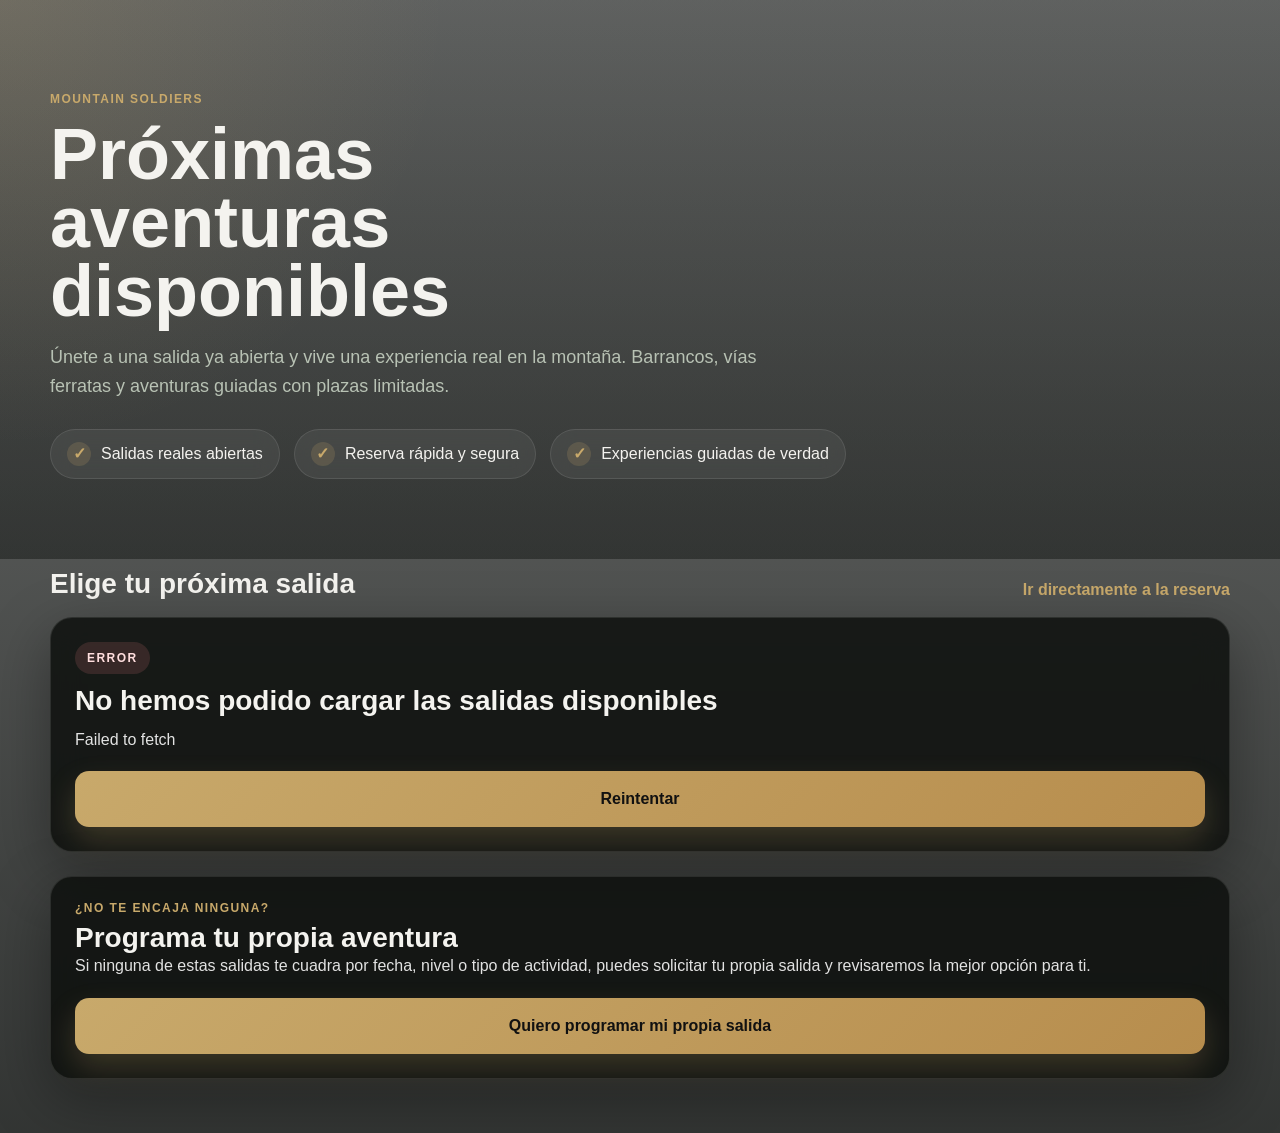
==== commit 0f0b491d: "Update index.html" ====
--- a/index.html
+++ b/index.html
@@ -46,10 +46,9 @@
       <div class="container">
         <div class="section-head showcase-head">
           <div>
-            <p class="section-kicker">Escaparate premium</p>
             <h2>Elige tu próxima salida</h2>
           </div>
-          <a class="ghost-link" href="index.html">Ir directamente a la reserva</a>
+          <a class="ghost-link" href="reserva.html">Ir directamente a la reserva</a>
         </div>
 
         <div id="showcase-loading" class="card showcase-loading-card">
@@ -67,15 +66,30 @@
             Estamos preparando nuevas aventuras. Vuelve a revisar más tarde o ponte en contacto con el equipo.
           </p>
           <div class="result-actions">
-            <a href="index.html" class="link-button">Ir a la reserva</a>
+            <a href="reserva.html" class="link-button">Ir a la reserva</a>
           </div>
         </div>
 
         <div id="showcase-grid" class="showcase-grid is-hidden"></div>
+
+        <section class="card alt-reserve-card">
+          <div class="alt-reserve-copy">
+            <p class="section-kicker">¿No te encaja ninguna?</p>
+            <h2>Programa tu propia aventura</h2>
+            <p class="result-copy">
+              Si ninguna de estas salidas te cuadra por fecha, nivel o tipo de actividad,
+              puedes solicitar tu propia salida y revisaremos la mejor opción para ti.
+            </p>
+          </div>
+
+          <div class="alt-reserve-actions">
+            <a href="reserva.html" class="link-button">Quiero programar mi propia salida</a>
+          </div>
+        </section>
       </div>
     </section>
   </main>
 
-  <script src="app.js?v=30"></script>
+  <script src="app.js?v=31"></script>
 </body>
 </html>
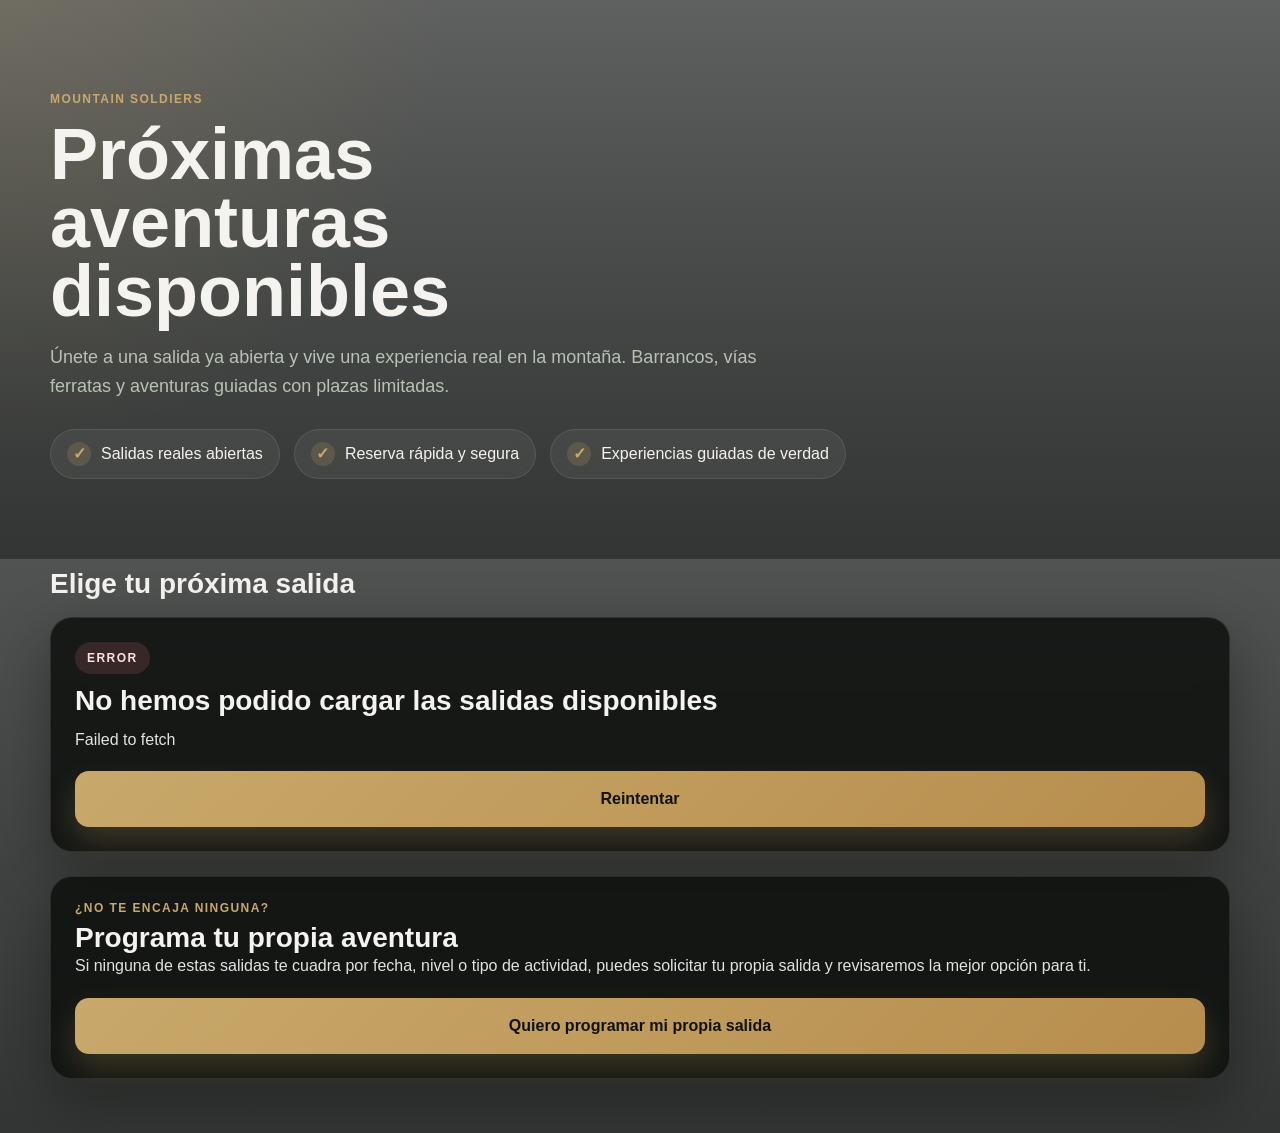
==== commit 8384535a: "Update index.html" ====
--- a/index.html
+++ b/index.html
@@ -48,7 +48,6 @@
           <div>
             <h2>Elige tu próxima salida</h2>
           </div>
-          <a class="ghost-link" href="reserva.html">Ir directamente a la reserva</a>
         </div>
 
         <div id="showcase-loading" class="card showcase-loading-card">
--- a/style.css
+++ b/style.css
@@ -863,4 +863,30 @@
   .showcase-copy-block {
     max-width: 100%;
   }
-}
+  .alt-reserve-card {
+  margin-top: 28px;
+  display: grid;
+  grid-template-columns: 1.2fr 320px;
+  gap: 20px;
+  align-items: center;
+  background:
+    linear-gradient(135deg, rgba(200, 169, 107, 0.08), rgba(255, 255, 255, 0.03)),
+    rgba(11, 14, 12, 0.82);
+}
+
+.alt-reserve-copy h2 {
+  margin: 0 0 10px;
+  font-size: 30px;
+  line-height: 1.05;
+}
+
+.alt-reserve-actions {
+  display: flex;
+  align-items: center;
+}
+
+@media (max-width: 980px) {
+  .alt-reserve-card {
+    grid-template-columns: 1fr;
+  }
+}
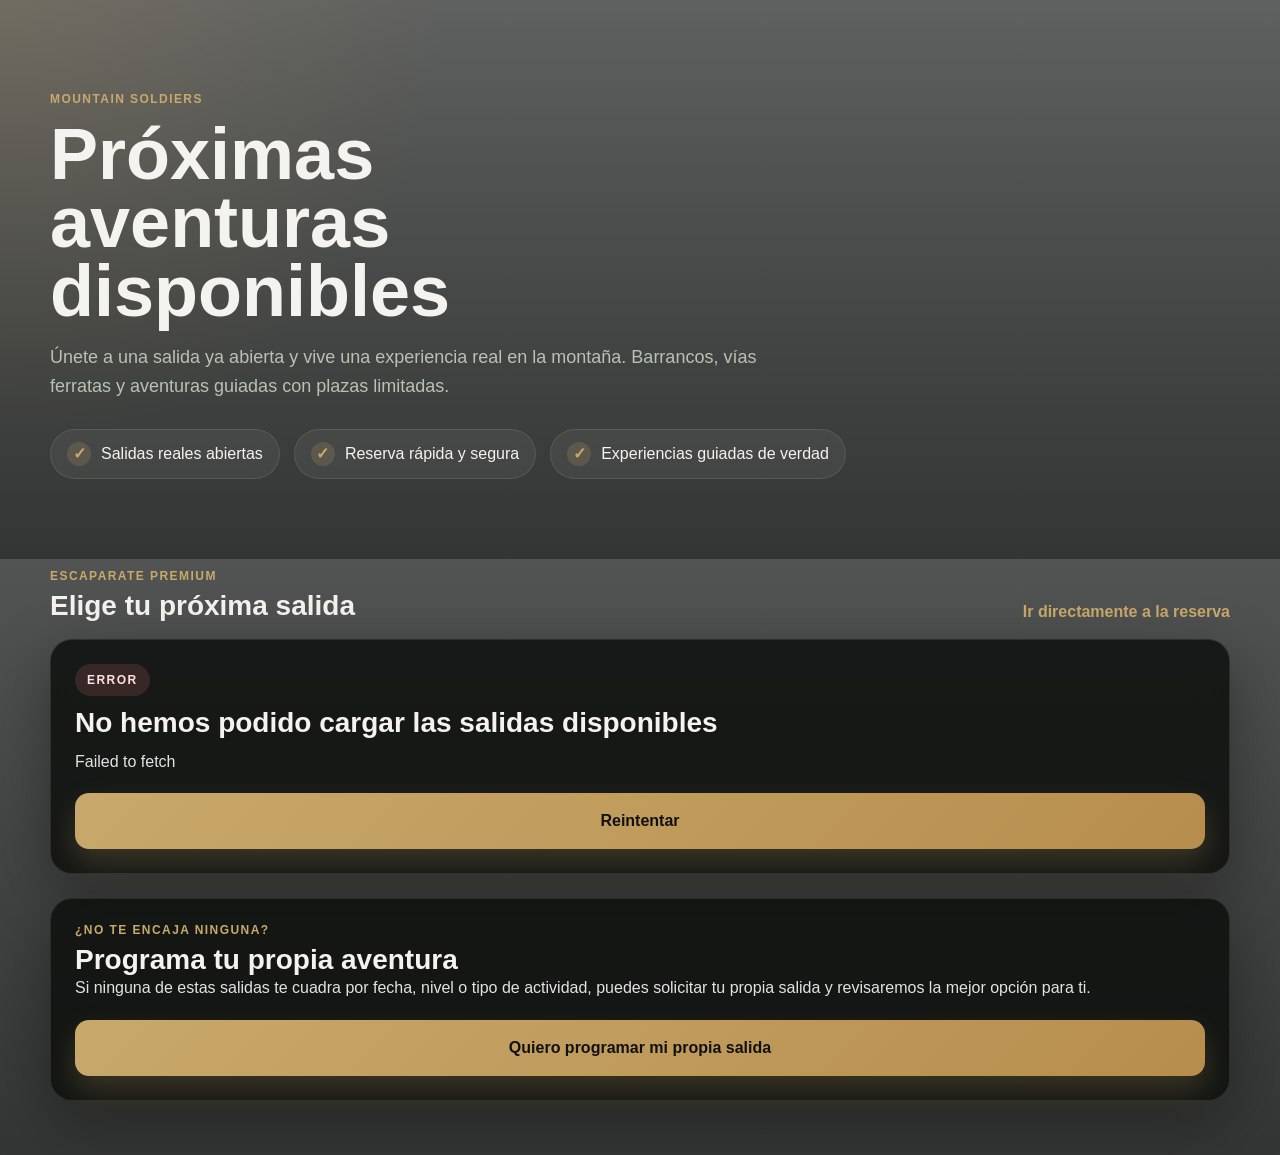
==== commit cc9d5b16: "Update index.html" ====
--- a/index.html
+++ b/index.html
@@ -46,8 +46,10 @@
       <div class="container">
         <div class="section-head showcase-head">
           <div>
+            <p class="section-kicker">Escaparate premium</p>
             <h2>Elige tu próxima salida</h2>
           </div>
+          <a class="ghost-link" href="reserva.html?manual=1">Ir directamente a la reserva</a>
         </div>
 
         <div id="showcase-loading" class="card showcase-loading-card">
@@ -65,7 +67,7 @@
             Estamos preparando nuevas aventuras. Vuelve a revisar más tarde o ponte en contacto con el equipo.
           </p>
           <div class="result-actions">
-            <a href="reserva.html" class="link-button">Ir a la reserva</a>
+            <a href="reserva.html?manual=1" class="link-button">Ir a la reserva</a>
           </div>
         </div>
 
@@ -82,13 +84,13 @@
           </div>
 
           <div class="alt-reserve-actions">
-            <a href="reserva.html" class="link-button">Quiero programar mi propia salida</a>
+            <a href="reserva.html?manual=1" class="link-button">Quiero programar mi propia salida</a>
           </div>
         </section>
       </div>
     </section>
   </main>
 
-  <script src="app.js?v=31"></script>
+  <script src="app.js?v=40"></script>
 </body>
 </html>
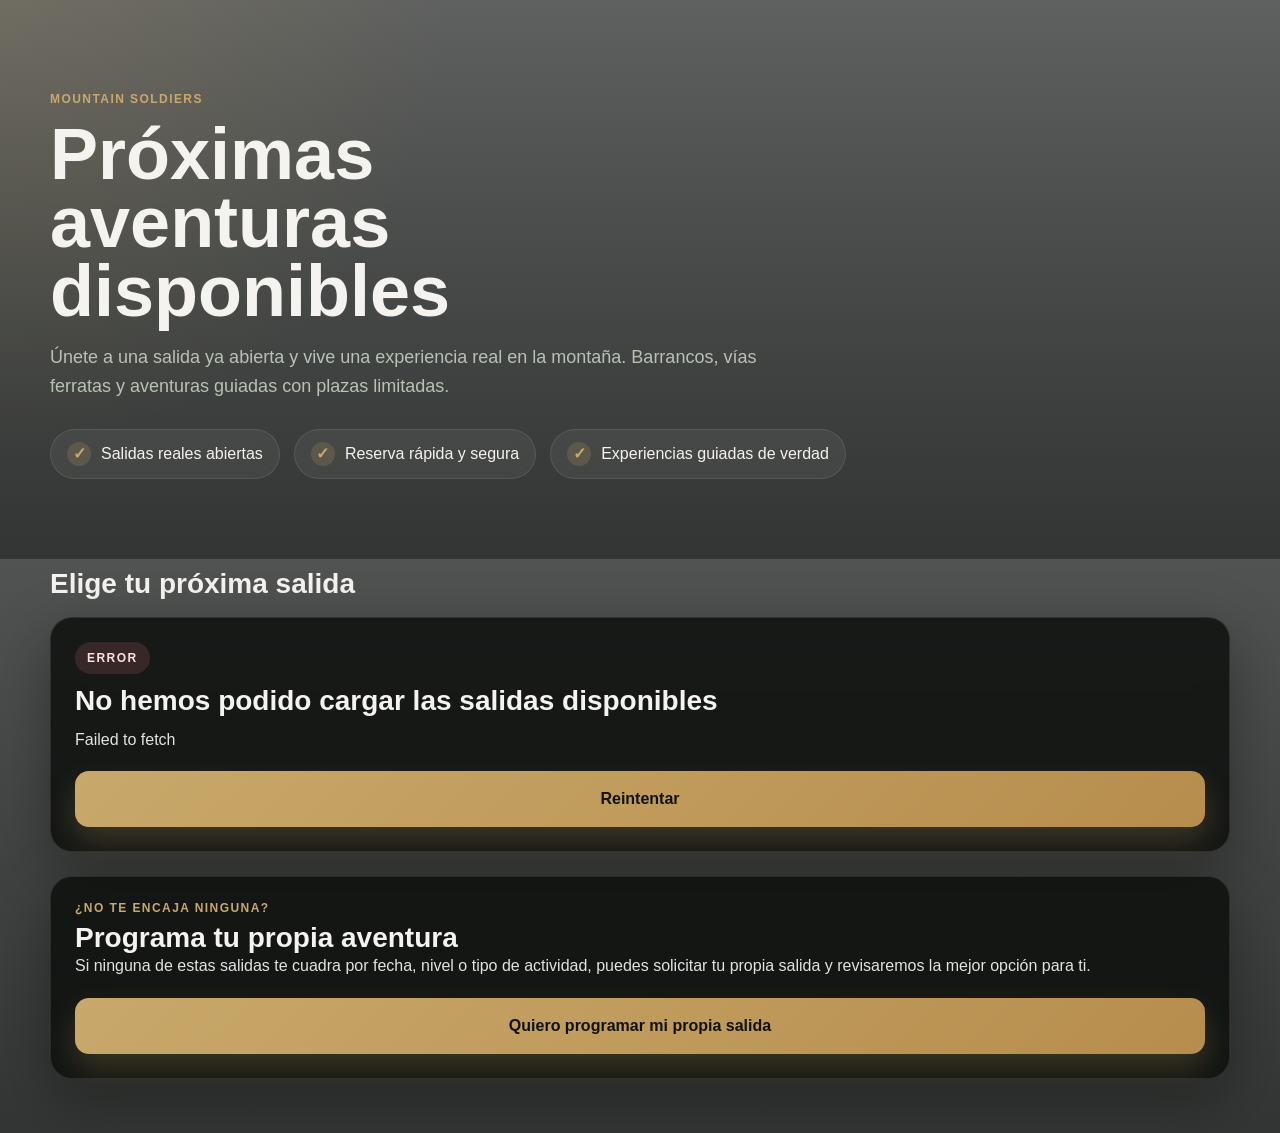
==== commit db05c7cd: "Update index.html" ====
--- a/index.html
+++ b/index.html
@@ -46,10 +46,8 @@
       <div class="container">
         <div class="section-head showcase-head">
           <div>
-            <p class="section-kicker">Escaparate premium</p>
             <h2>Elige tu próxima salida</h2>
           </div>
-          <a class="ghost-link" href="reserva.html?manual=1">Ir directamente a la reserva</a>
         </div>
 
         <div id="showcase-loading" class="card showcase-loading-card">
